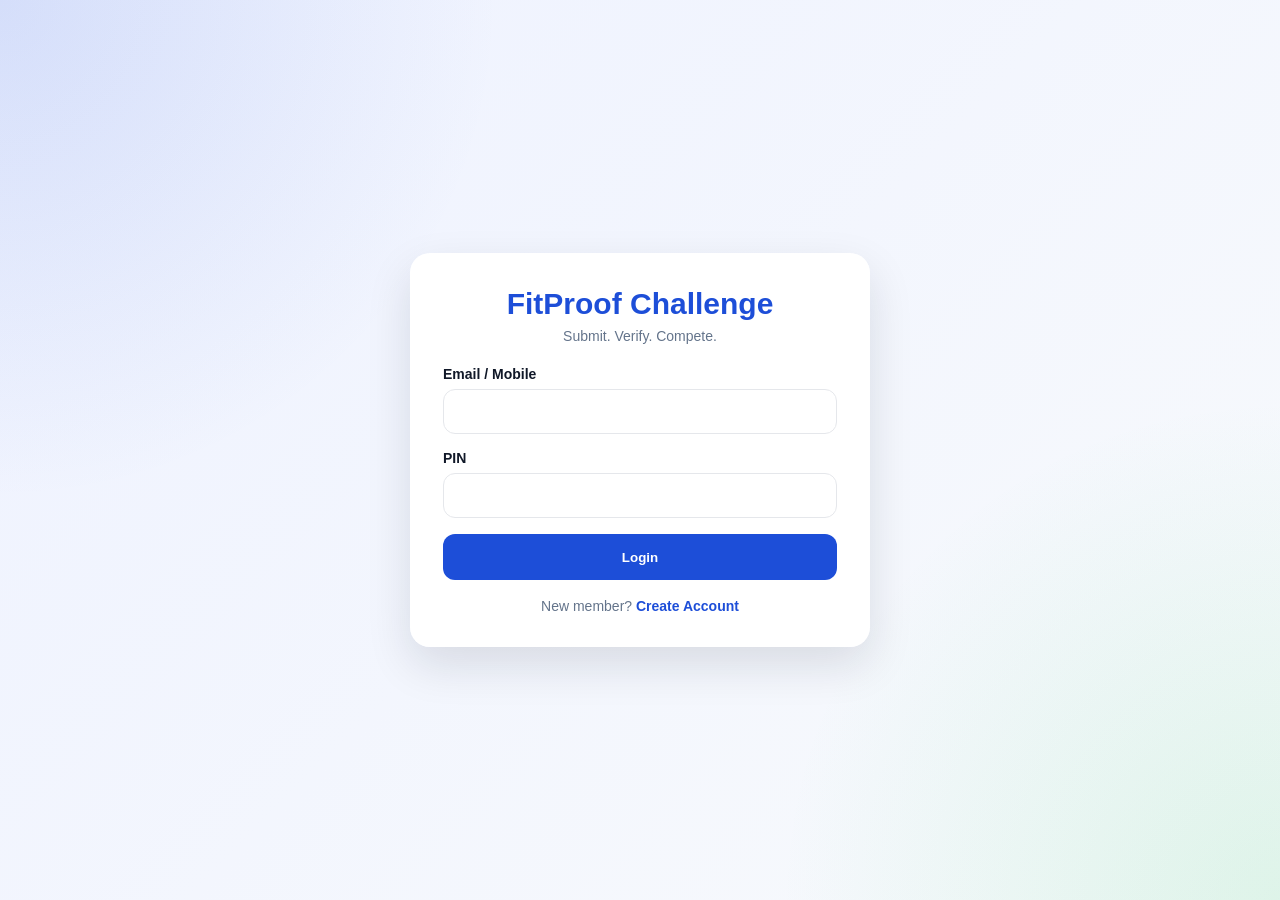
==== index.html @ 2dfcc93b "Add files via upload" ====
<!DOCTYPE html>
<html lang="en">
<head>
  <meta charset="UTF-8">
  <title>FitProof Challenge | Auth</title>
  <meta name="viewport" content="width=device-width, initial-scale=1.0">
  <link rel="stylesheet" href="css/style.css">
</head>

<body class="auth-page">

<div class="auth-box">
  <div class="logo">
    <h1>FitProof Challenge</h1>
    <p>Submit. Verify. Compete.</p>
  </div>

  <form id="loginForm">
    <div class="form-group">
      <label>Email / Mobile</label>
      <input type="text" id="loginId" required>
    </div>

    <div class="form-group">
      <label>PIN</label>
      <input type="password" id="loginPin" maxlength="4" required>
    </div>

    <button type="submit" id="loginBtn" style="width:100%">Login</button>

    <div class="toggle-text">
      New member? <span onclick="toggleAuth()">Create Account</span>
    </div>
  </form>

  <form id="registerForm" style="display:none;">
    <div class="form-group">
      <label>Full Name</label>
      <input type="text" id="regName" required>
    </div>

    <div class="form-group">
      <label>Email</label>
      <input type="email" id="regEmail" required>
    </div>

    <div class="form-group">
      <label>Mobile</label>
      <input type="text" id="regMobile" maxlength="10" required>
    </div>

    <div class="form-group">
      <label>Fitness Goal</label>
      <select id="regGoal">
        <option>Fat Loss</option>
        <option>Muscle Gain</option>
        <option>Strength</option>
        <option>Consistency</option>
        <option>General Fitness</option>
      </select>
    </div>

    <div class="form-group">
      <label>Create 4 Digit PIN</label>
      <input type="password" id="regPin" maxlength="4" required>
    </div>

    <button type="submit" id="registerBtn" style="width:100%">Register</button>

    <div class="toggle-text">
      Already registered? <span onclick="toggleAuth()">Login</span>
    </div>
  </form>
</div>

<script src="js/app.js"></script>

<script>
console.log("✅ Auth page script loaded");

const loginForm = document.getElementById("loginForm");
const registerForm = document.getElementById("registerForm");

const loginId = document.getElementById("loginId");
const loginPin = document.getElementById("loginPin");
const loginBtn = document.getElementById("loginBtn");

const regName = document.getElementById("regName");
const regEmail = document.getElementById("regEmail");
const regMobile = document.getElementById("regMobile");
const regGoal = document.getElementById("regGoal");
const regPin = document.getElementById("regPin");
const registerBtn = document.getElementById("registerBtn");

const existingUser = getUser();
if (existingUser) {
  window.location.replace("dashboard.html");
}

function toggleAuth() {
  const isLogin = loginForm.style.display !== "none";

  loginForm.style.display = isLogin ? "none" : "block";
  registerForm.style.display = isLogin ? "block" : "none";

  loginForm.reset();
  registerForm.reset();
}

function setButtonLoading(button, loading, text) {
  button.disabled = loading;
  button.textContent = loading ? "Processing..." : text;
  button.style.opacity = loading ? "0.7" : "1";
}

loginForm.addEventListener("submit", async function (e) {
  e.preventDefault();

  const loginValue = loginId.value.trim().toLowerCase();
  const pinValue = loginPin.value.trim();

  if (!loginValue || !pinValue) {
    alert("Please enter email/mobile and PIN");
    return;
  }

  if (!/^\d{4}$/.test(pinValue)) {
    alert("PIN must be exactly 4 digits");
    return;
  }

  setButtonLoading(loginBtn, true, "Login");

  try {
    const data = await apiRequest({
      action: "login",
      login_id: loginValue,
      pin: pinValue
    });

    console.log("LOGIN RESPONSE:", data);

    if (data.status === "success" && data.user && data.user.member_id) {
      saveUser(data.user);
      window.location.href = "dashboard.html";
    } else {
      alert(data.message || "Invalid login details");
      console.error("LOGIN ERROR:", data);
      setButtonLoading(loginBtn, false, "Login");
    }
  } catch (err) {
    console.error("LOGIN FAILED:", err);
    alert("Login failed. Please try again.");
    setButtonLoading(loginBtn, false, "Login");
  }
});

registerForm.addEventListener("submit", async function (e) {
  e.preventDefault();

  const nameValue = regName.value.trim();
  const emailValue = regEmail.value.trim().toLowerCase();
  const mobileValue = regMobile.value.trim();
  const pinValue = regPin.value.trim();

  if (!nameValue || !emailValue || !mobileValue || !pinValue) {
    alert("Please fill all required fields");
    return;
  }

  if (!/^\d{10}$/.test(mobileValue)) {
    alert("Please enter valid 10 digit mobile number");
    return;
  }

  if (!/^\d{4}$/.test(pinValue)) {
    alert("PIN must be exactly 4 digits");
    return;
  }

  setButtonLoading(registerBtn, true, "Register");

  try {
    const data = await apiRequest({
      action: "register",
      name: nameValue,
      email: emailValue,
      mobile: mobileValue,
      fitness_goal: regGoal.value,
      pin: pinValue
    });

    console.log("REGISTER RESPONSE:", data);

    if (data.status === "success") {
      alert("Registration successful. Please login.");

      registerForm.reset();
      registerForm.style.display = "none";
      loginForm.style.display = "block";
      loginId.value = emailValue;
    } else {
      alert(data.message || "Registration failed");
    }
  } catch (err) {
    console.error("REGISTER FAILED:", err);
    alert("Registration failed. Please try again.");
  }

  setButtonLoading(registerBtn, false, "Register");
});
</script>

</body>
</html>
---- css/style.css ----
:root {
  --primary: #101828;
  --secondary: #1d4ed8;
  --secondary-dark: #123aa0;
  --accent: #22c55e;
  --danger: #ef4444;
  --warning: #f59e0b;
  --orange: #fb923c;
  --orange-dark: #ea580c;
  --light: #f8fafc;
  --white: #ffffff;
  --muted: #64748b;
  --border: #e5e7eb;
  --shadow: 0 18px 45px rgba(15, 23, 42, 0.12);
  --shadow-soft: 0 10px 28px rgba(15, 23, 42, 0.08);
}

* {
  box-sizing: border-box;
  margin: 0;
  padding: 0;
}

html {
  scroll-behavior: smooth;
  overflow-x: hidden;
}

body {
  font-family: "Poppins", Arial, sans-serif;
  background:
    radial-gradient(circle at top left, rgba(29, 78, 216, 0.12), transparent 32%),
    radial-gradient(circle at bottom right, rgba(34, 197, 94, 0.12), transparent 32%),
    linear-gradient(135deg, #eef2ff, #f8fafc);
  color: var(--primary);
  min-height: 100vh;
  overflow-x: hidden;
}

a {
  text-decoration: none;
  color: inherit;
}

button,
input,
select,
textarea {
  font-family: inherit;
}

img {
  max-width: 100%;
  display: block;
}

/* AUTH PAGE */

.auth-page {
  min-height: 100vh;
  display: flex;
  align-items: center;
  justify-content: center;
  padding: 18px;
}

.auth-box {
  width: 100%;
  max-width: 460px;
  background: rgba(255, 255, 255, 0.94);
  padding: 24px 18px;
  border-radius: 20px;
  box-shadow: var(--shadow);
  border: 1px solid rgba(255, 255, 255, 0.75);
  backdrop-filter: blur(14px);
}

.logo {
  text-align: center;
  margin-bottom: 22px;
}

.logo h1 {
  color: var(--secondary);
  font-size: clamp(24px, 6vw, 30px);
  line-height: 1.2;
}

.logo p {
  color: var(--muted);
  margin-top: 6px;
  font-size: 14px;
}

/* FORM */

.form-group {
  margin-bottom: 16px;
}

label {
  display: block;
  font-weight: 600;
  margin-bottom: 7px;
  font-size: 14px;
}

input,
select,
textarea {
  width: 100%;
  padding: 13px 14px;
  border: 1px solid var(--border);
  border-radius: 12px;
  outline: none;
  background: var(--white);
  color: var(--primary);
  transition: 0.25s ease;
  font-size: 15px;
}

input:focus,
select:focus,
textarea:focus {
  border-color: var(--secondary);
  box-shadow: 0 0 0 4px rgba(29, 78, 216, 0.12);
}

textarea {
  min-height: 110px;
  resize: vertical;
}

button,
.btn {
  display: inline-flex;
  align-items: center;
  justify-content: center;
  border: none;
  padding: 13px 18px;
  border-radius: 12px;
  background: var(--secondary);
  color: var(--white);
  font-weight: 700;
  cursor: pointer;
  transition: 0.3s ease;
  text-align: center;
  min-height: 46px;
}

button:hover,
.btn:hover {
  transform: translateY(-2px);
  box-shadow: 0 10px 25px rgba(29, 78, 216, 0.25);
  background: var(--secondary-dark);
}

.btn-success {
  background: var(--accent);
}

.btn-success:hover {
  background: #16a34a;
}

.btn-danger {
  background: var(--danger);
}

.btn-danger:hover {
  background: #dc2626;
}

.btn-outline {
  background: transparent;
  color: var(--secondary);
  border: 1px solid var(--secondary);
}

.btn-outline:hover {
  color: var(--white);
  background: var(--secondary);
}

.toggle-text {
  text-align: center;
  margin-top: 18px;
  color: var(--muted);
  font-size: 14px;
}

.toggle-text span {
  color: var(--secondary);
  font-weight: 700;
  cursor: pointer;
}

/* LAYOUT - MOBILE FIRST */

.app-layout {
  width: 100%;
  min-height: 100vh;
}

.mobile-menu {
  display: inline-flex;
  align-items: center;
  justify-content: center;
  margin: 14px;
  position: relative;
  z-index: 1200;
}

.sidebar {
  width: calc(100% - 28px);
  max-width: 420px;
  background:
    radial-gradient(circle at top, rgba(34, 197, 94, 0.18), transparent 35%),
    linear-gradient(180deg, #101828, #0f172a);
  color: var(--white);
  padding: 20px;
  position: relative;
  height: auto;
  max-height: 80vh;
  overflow-y: auto;
  z-index: 1000;
  display: none;
  margin: 0 14px 16px;
  border-radius: 20px;
  box-shadow: var(--shadow);
}

.sidebar.show {
  display: block;
}

.sidebar h2 {
  margin-bottom: 22px;
  color: var(--accent);
  font-size: 24px;
}

.sidebar a {
  display: block;
  padding: 13px 14px;
  border-radius: 12px;
  margin-bottom: 8px;
  color: #dbeafe;
  transition: 0.25s ease;
  font-size: 15px;
}

.sidebar a:hover,
.sidebar a.active {
  background: rgba(255, 255, 255, 0.12);
  color: var(--white);
}

.main {
  width: 100%;
  padding: 14px;
}

.topbar {
  background: rgba(255, 255, 255, 0.94);
  border-radius: 18px;
  padding: 18px;
  box-shadow: var(--shadow);
  margin-bottom: 20px;
  display: flex;
  flex-direction: column;
  align-items: stretch;
  gap: 15px;
  border: 1px solid rgba(255, 255, 255, 0.7);
  backdrop-filter: blur(12px);
}

.topbar h1 {
  font-size: clamp(22px, 6vw, 26px);
  line-height: 1.25;
}

.topbar p {
  color: var(--muted);
  margin-top: 4px;
  font-size: 14px;
}

.topbar .btn,
.topbar button {
  width: 100%;
}

/* GRID */

.grid {
  display: grid;
  gap: 16px;
}

.grid-4,
.grid-3,
.grid-2 {
  grid-template-columns: 1fr;
}

/* CARDS */

.card {
  background: rgba(255, 255, 255, 0.95);
  padding: 18px;
  border-radius: 18px;
  box-shadow: var(--shadow-soft);
  border: 1px solid rgba(255, 255, 255, 0.75);
  transition: 0.3s ease;
  min-width: 0;
}

.card:hover {
  transform: translateY(-2px);
  box-shadow: var(--shadow);
}

.stat-card h3 {
  font-size: clamp(28px, 8vw, 32px);
  color: var(--secondary);
  line-height: 1.1;
}

.stat-card p {
  color: var(--muted);
  margin-top: 8px;
  font-size: 14px;
}

.streak-card {
  background:
    radial-gradient(circle at top right, rgba(251, 146, 60, 0.25), transparent 35%),
    linear-gradient(135deg, #fff7ed, #ffffff);
  border: 2px solid var(--orange);
}

.streak-card h3,
.highlight-card h3 {
  color: var(--orange-dark);
}

.highlight-card {
  background:
    radial-gradient(circle at top right, rgba(239, 68, 68, 0.2), transparent 35%),
    linear-gradient(135deg, #fff7ed, #fee2e2);
  border: 2px solid var(--orange);
}

.highlight-card h2 {
  line-height: 1.15;
  font-size: clamp(22px, 6vw, 30px);
}

.section-title {
  margin: 26px 0 14px;
  font-size: clamp(20px, 5vw, 22px);
  line-height: 1.3;
}

/* TABLE */

.table-box {
  width: 100%;
  background: var(--white);
  border-radius: 18px;
  box-shadow: var(--shadow);
  overflow-x: auto;
  -webkit-overflow-scrolling: touch;
}

table {
  width: 100%;
  border-collapse: collapse;
  min-width: 720px;
}

th,
td {
  padding: 12px;
  border-bottom: 1px solid var(--border);
  text-align: left;
  vertical-align: middle;
  font-size: 14px;
}

th {
  background: #f1f5f9;
  font-size: 13px;
  white-space: nowrap;
}

tbody tr:hover {
  background: #f8fafc;
}

/* BADGES */

.badge {
  display: inline-block;
  padding: 6px 11px;
  border-radius: 50px;
  font-size: 12px;
  font-weight: 700;
  white-space: nowrap;
}

.pending {
  background: #fef3c7;
  color: #92400e;
}

.valid,
.approved {
  background: #dcfce7;
  color: #166534;
}

.rejected {
  background: #fee2e2;
  color: #991b1b;
}

/* TEASE WALL */

.tease-item {
  padding: 14px 0;
  border-bottom: 1px solid var(--border);
}

.tease-item:last-child {
  border-bottom: none;
}

.tease-item strong {
  color: var(--secondary);
}

.tease-item p {
  margin-top: 6px;
  line-height: 1.5;
  font-size: 14px;
}

.tease-time {
  display: block;
  color: var(--muted);
  font-size: 13px;
  margin-top: 4px;
}

/* SMALL MOBILE */

@media (max-width: 380px) {
  .main {
    padding: 10px;
  }

  .auth-page {
    padding: 12px;
  }

  .auth-box {
    padding: 22px 14px;
  }

  .topbar,
  .card {
    padding: 16px;
    border-radius: 16px;
  }

  button,
  .btn {
    padding: 12px 14px;
    font-size: 14px;
  }

  input,
  select,
  textarea {
    font-size: 14px;
  }
}

/* TABLET */

@media (min-width: 640px) {
  .auth-box {
    padding: 32px;
  }

  .main {
    padding: 22px;
  }

  .grid {
    gap: 20px;
  }

  .grid-4,
  .grid-3,
  .grid-2 {
    grid-template-columns: repeat(2, 1fr);
  }

  .card {
    padding: 22px;
  }

  .topbar {
    flex-direction: row;
    align-items: center;
    justify-content: space-between;
  }

  .topbar .btn,
  .topbar button {
    width: auto;
  }
}

/* DESKTOP */

@media (min-width: 901px) {
  .app-layout {
    display: flex;
  }

  .mobile-menu {
    display: none;
  }

  .sidebar {
    display: block;
    width: 260px;
    max-width: none;
    height: 100vh;
    max-height: none;
    position: fixed;
    left: 0;
    top: 0;
    margin: 0;
    border-radius: 0;
    padding: 25px;
  }

  .sidebar h2 {
    font-size: 28px;
    margin-bottom: 30px;
  }

  .sidebar a:hover,
  .sidebar a.active {
    transform: translateX(4px);
  }

  .main {
    margin-left: 260px;
    width: calc(100% - 260px);
    padding: 30px;
  }

  .topbar {
    padding: 20px 25px;
    border-radius: 20px;
    margin-bottom: 25px;
  }

  .card {
    padding: 24px;
    border-radius: 22px;
  }

  .grid {
    gap: 22px;
  }

  .grid-3 {
    grid-template-columns: repeat(3, 1fr);
  }

  .grid-4 {
    grid-template-columns: repeat(4, 1fr);
  }

  .grid-2 {
    grid-template-columns: repeat(2, 1fr);
  }

  button,
  .btn {
    width: auto;
  }
}

/* MEDIUM DESKTOP */

@media (min-width: 901px) and (max-width: 1200px) {
  .grid-4 {
    grid-template-columns: repeat(2, 1fr);
  }

  .grid-3 {
    grid-template-columns: repeat(2, 1fr);
  }
}
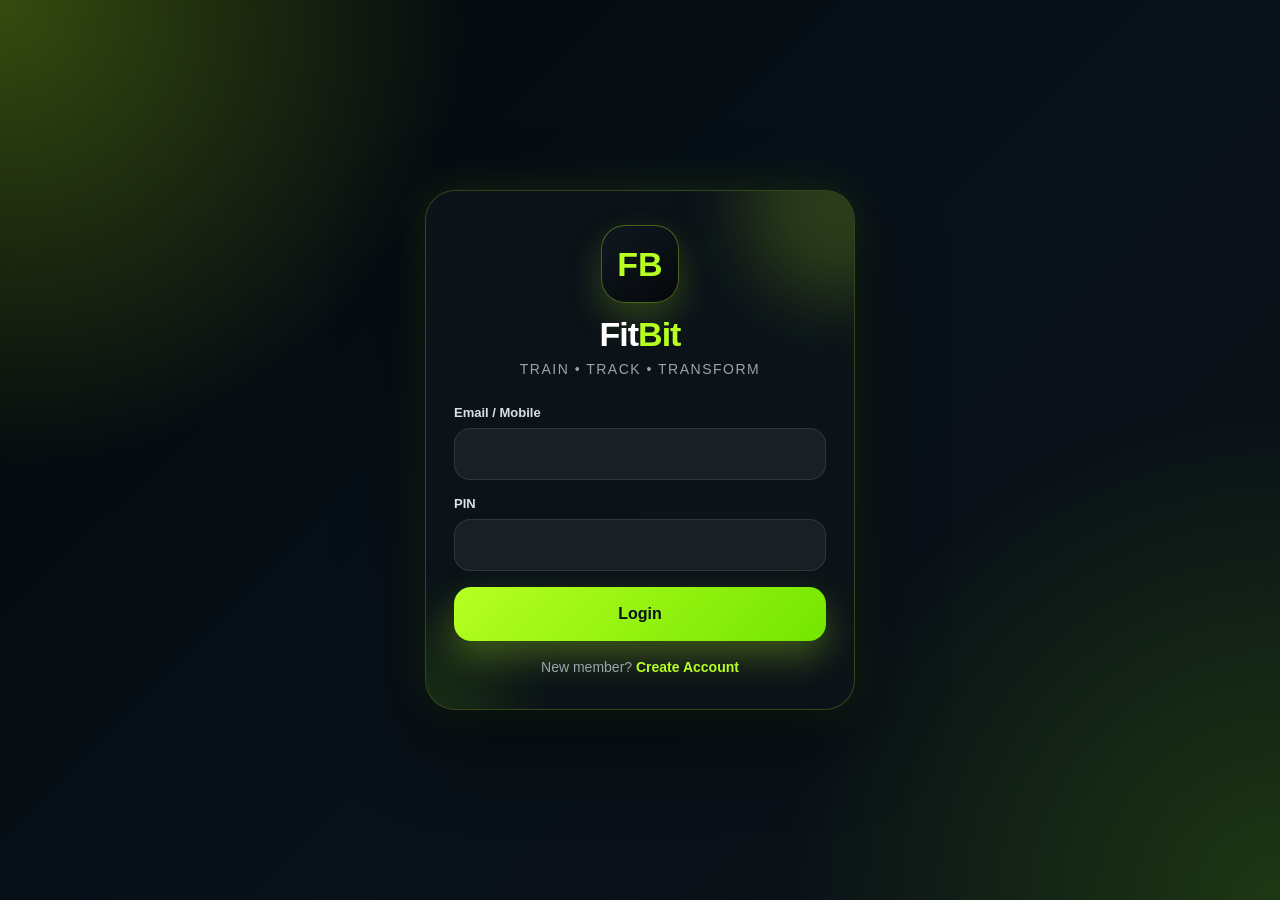
==== commit d9d84060: "Update index.html" ====
--- a/index.html
+++ b/index.html
@@ -2,17 +2,229 @@
 <html lang="en">
 <head>
   <meta charset="UTF-8">
-  <title>FitProof Challenge | Auth</title>
+  <title>FitBit | Auth</title>
   <meta name="viewport" content="width=device-width, initial-scale=1.0">
+
   <link rel="stylesheet" href="css/style.css">
+
+  <style>
+    :root {
+      --dark: #060b0f;
+      --card: rgba(13, 20, 26, 0.88);
+      --card-2: rgba(255, 255, 255, 0.06);
+      --green: #b7ff21;
+      --green-2: #73e600;
+      --white: #ffffff;
+      --muted: #9aa4ad;
+      --border: rgba(183, 255, 33, 0.22);
+      --shadow: rgba(183, 255, 33, 0.28);
+    }
+
+    * {
+      box-sizing: border-box;
+    }
+
+    body.auth-page {
+      margin: 0;
+      min-height: 100vh;
+      font-family: "Poppins", Arial, sans-serif;
+      background:
+        radial-gradient(circle at top left, rgba(183,255,33,.28), transparent 30%),
+        radial-gradient(circle at bottom right, rgba(115,230,0,.18), transparent 32%),
+        linear-gradient(135deg, #030607, #071018 45%, #0b1117);
+      display: flex;
+      align-items: center;
+      justify-content: center;
+      padding: 22px;
+      color: var(--white);
+      overflow-x: hidden;
+    }
+
+    .auth-box {
+      width: 100%;
+      max-width: 430px;
+      padding: 34px 28px;
+      border-radius: 30px;
+      background: var(--card);
+      border: 1px solid var(--border);
+      box-shadow:
+        0 30px 80px rgba(0,0,0,.55),
+        0 0 45px rgba(183,255,33,.12);
+      backdrop-filter: blur(18px);
+      position: relative;
+      overflow: hidden;
+    }
+
+    .auth-box::before {
+      content: "";
+      position: absolute;
+      width: 190px;
+      height: 190px;
+      background: rgba(183,255,33,.18);
+      border-radius: 50%;
+      top: -80px;
+      right: -80px;
+      filter: blur(35px);
+    }
+
+    .auth-box::after {
+      content: "";
+      position: absolute;
+      width: 150px;
+      height: 150px;
+      background: rgba(115,230,0,.12);
+      border-radius: 50%;
+      bottom: -70px;
+      left: -70px;
+      filter: blur(35px);
+    }
+
+    .logo,
+    form {
+      position: relative;
+      z-index: 2;
+    }
+
+    .logo {
+      text-align: center;
+      margin-bottom: 28px;
+    }
+
+    .app-mark {
+      width: 78px;
+      height: 78px;
+      margin: 0 auto 14px;
+      border-radius: 24px;
+      background:
+        linear-gradient(145deg, #101820, #05080b);
+      border: 1px solid rgba(183,255,33,.35);
+      display: flex;
+      align-items: center;
+      justify-content: center;
+      color: var(--green);
+      font-size: 34px;
+      font-weight: 900;
+      box-shadow: 0 15px 35px rgba(183,255,33,.2);
+    }
+
+    .logo h1 {
+      margin: 0;
+      font-size: 34px;
+      line-height: 1;
+      letter-spacing: -1px;
+      color: var(--white);
+    }
+
+    .logo h1 span {
+      color: var(--green);
+    }
+
+    .logo p {
+      margin: 10px 0 0;
+      color: var(--muted);
+      font-size: 14px;
+      letter-spacing: 1.5px;
+      text-transform: uppercase;
+    }
+
+    .form-group {
+      margin-bottom: 16px;
+    }
+
+    .form-group label {
+      display: block;
+      margin-bottom: 8px;
+      color: #d9e2e8;
+      font-size: 13px;
+      font-weight: 700;
+    }
+
+    .form-group input,
+    .form-group select {
+      width: 100%;
+      height: 52px;
+      border-radius: 16px;
+      border: 1px solid rgba(255,255,255,.1);
+      background: var(--card-2);
+      color: var(--white);
+      padding: 0 16px;
+      outline: none;
+      font-size: 15px;
+      transition: .25s ease;
+    }
+
+    .form-group select option {
+      background: #0b1117;
+      color: #fff;
+    }
+
+    .form-group input:focus,
+    .form-group select:focus {
+      border-color: var(--green);
+      box-shadow: 0 0 0 4px rgba(183,255,33,.12);
+      background: rgba(255,255,255,.09);
+    }
+
+    button {
+      height: 54px;
+      border: 0;
+      border-radius: 17px;
+      cursor: pointer;
+      font-size: 16px;
+      font-weight: 900;
+      color: #071018;
+      background: linear-gradient(135deg, var(--green), var(--green-2));
+      box-shadow: 0 16px 35px var(--shadow);
+      transition: .25s ease;
+    }
+
+    button:hover {
+      transform: translateY(-2px);
+      box-shadow: 0 20px 45px rgba(183,255,33,.34);
+    }
+
+    button:disabled {
+      cursor: not-allowed;
+      transform: none;
+    }
+
+    .toggle-text {
+      text-align: center;
+      margin-top: 18px;
+      color: var(--muted);
+      font-size: 14px;
+    }
+
+    .toggle-text span {
+      color: var(--green);
+      font-weight: 800;
+      cursor: pointer;
+    }
+
+    .toggle-text span:hover {
+      text-decoration: underline;
+    }
+
+    @media (max-width: 480px) {
+      .auth-box {
+        padding: 28px 20px;
+        border-radius: 24px;
+      }
+
+      .logo h1 {
+        font-size: 30px;
+      }
+    }
+  </style>
 </head>
 
 <body class="auth-page">
 
 <div class="auth-box">
   <div class="logo">
-    <h1>FitProof Challenge</h1>
-    <p>Submit. Verify. Compete.</p>
+    <div class="app-mark">FB</div>
+    <h1>Fit<span>Bit</span></h1>
+    <p>Train • Track • Transform</p>
   </div>
 
   <form id="loginForm">
@@ -78,6 +290,8 @@
 <script>
 console.log("✅ Auth page script loaded");
 
+const LOGIN_ID_KEY = "fitbit_last_login_id";
+
 const loginForm = document.getElementById("loginForm");
 const registerForm = document.getElementById("registerForm");
 
@@ -92,9 +306,9 @@
 const regPin = document.getElementById("regPin");
 const registerBtn = document.getElementById("registerBtn");
 
-const existingUser = getUser();
-if (existingUser) {
-  window.location.replace("dashboard.html");
+const savedLoginId = localStorage.getItem(LOGIN_ID_KEY);
+if (savedLoginId) {
+  loginId.value = savedLoginId;
 }
 
 function toggleAuth() {
@@ -105,6 +319,11 @@
 
   loginForm.reset();
   registerForm.reset();
+
+  const savedLoginId = localStorage.getItem(LOGIN_ID_KEY);
+  if (savedLoginId) {
+    loginId.value = savedLoginId;
+  }
 }
 
 function setButtonLoading(button, loading, text) {
@@ -123,6 +342,8 @@
     alert("Please enter email/mobile and PIN");
     return;
   }
+
+  localStorage.setItem(LOGIN_ID_KEY, loginValue);
 
   if (!/^\d{4}$/.test(pinValue)) {
     alert("PIN must be exactly 4 digits");
@@ -138,18 +359,21 @@
       pin: pinValue
     });
 
-    console.log("LOGIN RESPONSE:", data);
-
     if (data.status === "success" && data.user && data.user.member_id) {
-      saveUser(data.user);
-      window.location.href = "dashboard.html";
+      const saved = saveUser(data.user);
+
+      if (saved) {
+        window.location.replace("dashboard.html");
+      } else {
+        alert("Login saved failed. Please try again.");
+        setButtonLoading(loginBtn, false, "Login");
+      }
     } else {
       alert(data.message || "Invalid login details");
-      console.error("LOGIN ERROR:", data);
       setButtonLoading(loginBtn, false, "Login");
     }
+
   } catch (err) {
-    console.error("LOGIN FAILED:", err);
     alert("Login failed. Please try again.");
     setButtonLoading(loginBtn, false, "Login");
   }
@@ -190,10 +414,10 @@
       pin: pinValue
     });
 
-    console.log("REGISTER RESPONSE:", data);
-
     if (data.status === "success") {
       alert("Registration successful. Please login.");
+
+      localStorage.setItem(LOGIN_ID_KEY, emailValue);
 
       registerForm.reset();
       registerForm.style.display = "none";
@@ -202,8 +426,8 @@
     } else {
       alert(data.message || "Registration failed");
     }
+
   } catch (err) {
-    console.error("REGISTER FAILED:", err);
     alert("Registration failed. Please try again.");
   }
 
@@ -212,4 +436,4 @@
 </script>
 
 </body>
-</html>+</html>
--- a/css/style.css
+++ b/css/style.css
@@ -1,18 +1,23 @@
 :root {
-  --primary: #101828;
-  --secondary: #1d4ed8;
-  --secondary-dark: #123aa0;
-  --accent: #22c55e;
-  --danger: #ef4444;
-  --warning: #f59e0b;
-  --orange: #fb923c;
-  --orange-dark: #ea580c;
-  --light: #f8fafc;
+  --dark: #060b0f;
+  --card: rgba(13, 20, 26, 0.88);
+  --card-2: rgba(255, 255, 255, 0.06);
+  --green: #b7ff21;
+  --green-2: #73e600;
   --white: #ffffff;
-  --muted: #64748b;
-  --border: #e5e7eb;
-  --shadow: 0 18px 45px rgba(15, 23, 42, 0.12);
-  --shadow-soft: 0 10px 28px rgba(15, 23, 42, 0.08);
+  --muted: #9aa4ad;
+  --border: rgba(183, 255, 33, 0.22);
+  --shadow: rgba(183, 255, 33, 0.28);
+
+  --primary: #ffffff;
+  --secondary: #b7ff21;
+  --secondary-dark: #73e600;
+  --accent: #b7ff21;
+  --danger: #ff4d4d;
+  --warning: #fbbf24;
+  --orange: #b7ff21;
+  --orange-dark: #73e600;
+  --light: #0b1117;
 }
 
 * {
@@ -29,10 +34,10 @@
 body {
   font-family: "Poppins", Arial, sans-serif;
   background:
-    radial-gradient(circle at top left, rgba(29, 78, 216, 0.12), transparent 32%),
-    radial-gradient(circle at bottom right, rgba(34, 197, 94, 0.12), transparent 32%),
-    linear-gradient(135deg, #eef2ff, #f8fafc);
-  color: var(--primary);
+    radial-gradient(circle at top left, rgba(183,255,33,.25), transparent 30%),
+    radial-gradient(circle at bottom right, rgba(115,230,0,.16), transparent 32%),
+    linear-gradient(135deg, #030607, #071018 45%, #0b1117);
+  color: var(--white);
   min-height: 100vh;
   overflow-x: hidden;
 }
@@ -67,29 +72,71 @@
 .auth-box {
   width: 100%;
   max-width: 460px;
-  background: rgba(255, 255, 255, 0.94);
-  padding: 24px 18px;
-  border-radius: 20px;
-  box-shadow: var(--shadow);
-  border: 1px solid rgba(255, 255, 255, 0.75);
-  backdrop-filter: blur(14px);
+  background: var(--card);
+  padding: 28px 20px;
+  border-radius: 28px;
+  box-shadow:
+    0 30px 80px rgba(0,0,0,.55),
+    0 0 45px rgba(183,255,33,.12);
+  border: 1px solid var(--border);
+  backdrop-filter: blur(18px);
+  position: relative;
+  overflow: hidden;
+}
+
+.auth-box::before {
+  content: "";
+  position: absolute;
+  width: 190px;
+  height: 190px;
+  background: rgba(183,255,33,.18);
+  border-radius: 50%;
+  top: -80px;
+  right: -80px;
+  filter: blur(35px);
+}
+
+.auth-box::after {
+  content: "";
+  position: absolute;
+  width: 150px;
+  height: 150px;
+  background: rgba(115,230,0,.12);
+  border-radius: 50%;
+  bottom: -70px;
+  left: -70px;
+  filter: blur(35px);
+}
+
+.logo,
+form {
+  position: relative;
+  z-index: 2;
 }
 
 .logo {
   text-align: center;
-  margin-bottom: 22px;
+  margin-bottom: 24px;
 }
 
 .logo h1 {
-  color: var(--secondary);
-  font-size: clamp(24px, 6vw, 30px);
-  line-height: 1.2;
+  color: var(--white);
+  font-size: clamp(28px, 7vw, 36px);
+  line-height: 1.1;
+  letter-spacing: -1px;
+}
+
+.logo h1 span,
+.logo h1 b {
+  color: var(--green);
 }
 
 .logo p {
   color: var(--muted);
-  margin-top: 6px;
-  font-size: 14px;
+  margin-top: 8px;
+  font-size: 13px;
+  letter-spacing: 1.2px;
+  text-transform: uppercase;
 }
 
 /* FORM */
@@ -100,30 +147,37 @@
 
 label {
   display: block;
-  font-weight: 600;
-  margin-bottom: 7px;
+  font-weight: 700;
+  margin-bottom: 8px;
   font-size: 14px;
+  color: #d9e2e8;
 }
 
 input,
 select,
 textarea {
   width: 100%;
-  padding: 13px 14px;
-  border: 1px solid var(--border);
-  border-radius: 12px;
+  padding: 14px 15px;
+  border: 1px solid rgba(255,255,255,.1);
+  border-radius: 16px;
   outline: none;
-  background: var(--white);
-  color: var(--primary);
+  background: var(--card-2);
+  color: var(--white);
   transition: 0.25s ease;
   font-size: 15px;
+}
+
+select option {
+  background: #0b1117;
+  color: #ffffff;
 }
 
 input:focus,
 select:focus,
 textarea:focus {
-  border-color: var(--secondary);
-  box-shadow: 0 0 0 4px rgba(29, 78, 216, 0.12);
+  border-color: var(--green);
+  box-shadow: 0 0 0 4px rgba(183,255,33,.12);
+  background: rgba(255,255,255,.09);
 }
 
 textarea {
@@ -138,48 +192,43 @@
   justify-content: center;
   border: none;
   padding: 13px 18px;
-  border-radius: 12px;
-  background: var(--secondary);
-  color: var(--white);
-  font-weight: 700;
+  border-radius: 16px;
+  background: linear-gradient(135deg, var(--green), var(--green-2));
+  color: #071018;
+  font-weight: 900;
   cursor: pointer;
   transition: 0.3s ease;
   text-align: center;
-  min-height: 46px;
+  min-height: 48px;
+  box-shadow: 0 16px 35px var(--shadow);
 }
 
 button:hover,
 .btn:hover {
   transform: translateY(-2px);
-  box-shadow: 0 10px 25px rgba(29, 78, 216, 0.25);
-  background: var(--secondary-dark);
+  box-shadow: 0 20px 45px rgba(183,255,33,.34);
 }
 
 .btn-success {
-  background: var(--accent);
-}
-
-.btn-success:hover {
-  background: #16a34a;
+  background: linear-gradient(135deg, var(--green), var(--green-2));
+  color: #071018;
 }
 
 .btn-danger {
-  background: var(--danger);
-}
-
-.btn-danger:hover {
-  background: #dc2626;
+  background: linear-gradient(135deg, #ff6b6b, #ef4444);
+  color: var(--white);
 }
 
 .btn-outline {
   background: transparent;
-  color: var(--secondary);
-  border: 1px solid var(--secondary);
+  color: var(--green);
+  border: 1px solid var(--green);
+  box-shadow: none;
 }
 
 .btn-outline:hover {
-  color: var(--white);
-  background: var(--secondary);
+  color: #071018;
+  background: var(--green);
 }
 
 .toggle-text {
@@ -190,12 +239,16 @@
 }
 
 .toggle-text span {
-  color: var(--secondary);
-  font-weight: 700;
+  color: var(--green);
+  font-weight: 800;
   cursor: pointer;
 }
 
-/* LAYOUT - MOBILE FIRST */
+.toggle-text span:hover {
+  text-decoration: underline;
+}
+
+/* LAYOUT */
 
 .app-layout {
   width: 100%;
@@ -215,8 +268,8 @@
   width: calc(100% - 28px);
   max-width: 420px;
   background:
-    radial-gradient(circle at top, rgba(34, 197, 94, 0.18), transparent 35%),
-    linear-gradient(180deg, #101828, #0f172a);
+    radial-gradient(circle at top, rgba(183,255,33,.16), transparent 36%),
+    linear-gradient(180deg, #101820, #05080b);
   color: var(--white);
   padding: 20px;
   position: relative;
@@ -226,8 +279,9 @@
   z-index: 1000;
   display: none;
   margin: 0 14px 16px;
-  border-radius: 20px;
-  box-shadow: var(--shadow);
+  border-radius: 24px;
+  box-shadow: 0 25px 60px rgba(0,0,0,.45);
+  border: 1px solid var(--border);
 }
 
 .sidebar.show {
@@ -236,24 +290,24 @@
 
 .sidebar h2 {
   margin-bottom: 22px;
-  color: var(--accent);
-  font-size: 24px;
+  color: var(--green);
+  font-size: 26px;
 }
 
 .sidebar a {
   display: block;
   padding: 13px 14px;
-  border-radius: 12px;
+  border-radius: 14px;
   margin-bottom: 8px;
-  color: #dbeafe;
+  color: #d9e2e8;
   transition: 0.25s ease;
   font-size: 15px;
 }
 
 .sidebar a:hover,
 .sidebar a.active {
-  background: rgba(255, 255, 255, 0.12);
-  color: var(--white);
+  background: rgba(183,255,33,.13);
+  color: var(--green);
 }
 
 .main {
@@ -262,22 +316,23 @@
 }
 
 .topbar {
-  background: rgba(255, 255, 255, 0.94);
-  border-radius: 18px;
+  background: var(--card);
+  border-radius: 24px;
   padding: 18px;
-  box-shadow: var(--shadow);
+  box-shadow: 0 25px 60px rgba(0,0,0,.35);
   margin-bottom: 20px;
   display: flex;
   flex-direction: column;
   align-items: stretch;
   gap: 15px;
-  border: 1px solid rgba(255, 255, 255, 0.7);
-  backdrop-filter: blur(12px);
+  border: 1px solid var(--border);
+  backdrop-filter: blur(16px);
 }
 
 .topbar h1 {
-  font-size: clamp(22px, 6vw, 26px);
+  font-size: clamp(22px, 6vw, 28px);
   line-height: 1.25;
+  color: var(--white);
 }
 
 .topbar p {
@@ -307,23 +362,27 @@
 /* CARDS */
 
 .card {
-  background: rgba(255, 255, 255, 0.95);
+  background: var(--card);
   padding: 18px;
-  border-radius: 18px;
-  box-shadow: var(--shadow-soft);
-  border: 1px solid rgba(255, 255, 255, 0.75);
+  border-radius: 22px;
+  box-shadow: 0 20px 45px rgba(0,0,0,.32);
+  border: 1px solid var(--border);
   transition: 0.3s ease;
   min-width: 0;
+  color: var(--white);
+  backdrop-filter: blur(14px);
 }
 
 .card:hover {
-  transform: translateY(-2px);
-  box-shadow: var(--shadow);
+  transform: translateY(-3px);
+  box-shadow:
+    0 25px 60px rgba(0,0,0,.4),
+    0 0 25px rgba(183,255,33,.12);
 }
 
 .stat-card h3 {
-  font-size: clamp(28px, 8vw, 32px);
-  color: var(--secondary);
+  font-size: clamp(30px, 8vw, 36px);
+  color: var(--green);
   line-height: 1.1;
 }
 
@@ -335,68 +394,73 @@
 
 .streak-card {
   background:
-    radial-gradient(circle at top right, rgba(251, 146, 60, 0.25), transparent 35%),
-    linear-gradient(135deg, #fff7ed, #ffffff);
-  border: 2px solid var(--orange);
+    radial-gradient(circle at top right, rgba(183,255,33,.18), transparent 36%),
+    rgba(13, 20, 26, 0.9);
+  border: 1px solid rgba(183,255,33,.38);
 }
 
 .streak-card h3,
 .highlight-card h3 {
-  color: var(--orange-dark);
+  color: var(--green);
 }
 
 .highlight-card {
   background:
-    radial-gradient(circle at top right, rgba(239, 68, 68, 0.2), transparent 35%),
-    linear-gradient(135deg, #fff7ed, #fee2e2);
-  border: 2px solid var(--orange);
+    radial-gradient(circle at top right, rgba(183,255,33,.2), transparent 36%),
+    rgba(13, 20, 26, 0.9);
+  border: 1px solid rgba(183,255,33,.38);
 }
 
 .highlight-card h2 {
   line-height: 1.15;
-  font-size: clamp(22px, 6vw, 30px);
+  font-size: clamp(24px, 6vw, 34px);
+  color: var(--green);
 }
 
 .section-title {
   margin: 26px 0 14px;
-  font-size: clamp(20px, 5vw, 22px);
+  font-size: clamp(20px, 5vw, 24px);
   line-height: 1.3;
+  color: var(--white);
 }
 
 /* TABLE */
 
 .table-box {
   width: 100%;
-  background: var(--white);
-  border-radius: 18px;
-  box-shadow: var(--shadow);
+  background: var(--card);
+  border-radius: 22px;
+  box-shadow: 0 25px 60px rgba(0,0,0,.35);
   overflow-x: auto;
   -webkit-overflow-scrolling: touch;
+  border: 1px solid var(--border);
 }
 
 table {
   width: 100%;
   border-collapse: collapse;
   min-width: 720px;
+  color: var(--white);
 }
 
 th,
 td {
-  padding: 12px;
-  border-bottom: 1px solid var(--border);
+  padding: 13px;
+  border-bottom: 1px solid rgba(255,255,255,.08);
   text-align: left;
   vertical-align: middle;
   font-size: 14px;
 }
 
 th {
-  background: #f1f5f9;
+  background: rgba(183,255,33,.1);
+  color: var(--green);
   font-size: 13px;
   white-space: nowrap;
 }
 
 tbody tr:hover {
-  background: #f8fafc;
+  background: rgba(255,255,255,.04);
 }
 
 /* BADGES */
@@ -406,31 +470,31 @@
   padding: 6px 11px;
   border-radius: 50px;
   font-size: 12px;
-  font-weight: 700;
+  font-weight: 800;
   white-space: nowrap;
 }
 
 .pending {
-  background: #fef3c7;
-  color: #92400e;
+  background: rgba(251,191,36,.16);
+  color: #fbbf24;
 }
 
 .valid,
 .approved {
-  background: #dcfce7;
-  color: #166534;
+  background: rgba(183,255,33,.16);
+  color: var(--green);
 }
 
 .rejected {
-  background: #fee2e2;
-  color: #991b1b;
+  background: rgba(239,68,68,.16);
+  color: #ff6b6b;
 }
 
 /* TEASE WALL */
 
 .tease-item {
   padding: 14px 0;
-  border-bottom: 1px solid var(--border);
+  border-bottom: 1px solid rgba(255,255,255,.08);
 }
 
 .tease-item:last-child {
@@ -438,13 +502,14 @@
 }
 
 .tease-item strong {
-  color: var(--secondary);
+  color: var(--green);
 }
 
 .tease-item p {
   margin-top: 6px;
   line-height: 1.5;
   font-size: 14px;
+  color: #d9e2e8;
 }
 
 .tease-time {
@@ -472,7 +537,7 @@
   .topbar,
   .card {
     padding: 16px;
-    border-radius: 16px;
+    border-radius: 18px;
   }
 
   button,
@@ -492,7 +557,7 @@
 
 @media (min-width: 640px) {
   .auth-box {
-    padding: 32px;
+    padding: 34px;
   }
 
   .main {
@@ -551,7 +616,7 @@
   }
 
   .sidebar h2 {
-    font-size: 28px;
+    font-size: 30px;
     margin-bottom: 30px;
   }
 
@@ -567,14 +632,14 @@
   }
 
   .topbar {
-    padding: 20px 25px;
-    border-radius: 20px;
+    padding: 22px 26px;
+    border-radius: 24px;
     margin-bottom: 25px;
   }
 
   .card {
     padding: 24px;
-    border-radius: 22px;
+    border-radius: 24px;
   }
 
   .grid {
@@ -609,4 +674,4 @@
   .grid-3 {
     grid-template-columns: repeat(2, 1fr);
   }
-}+}
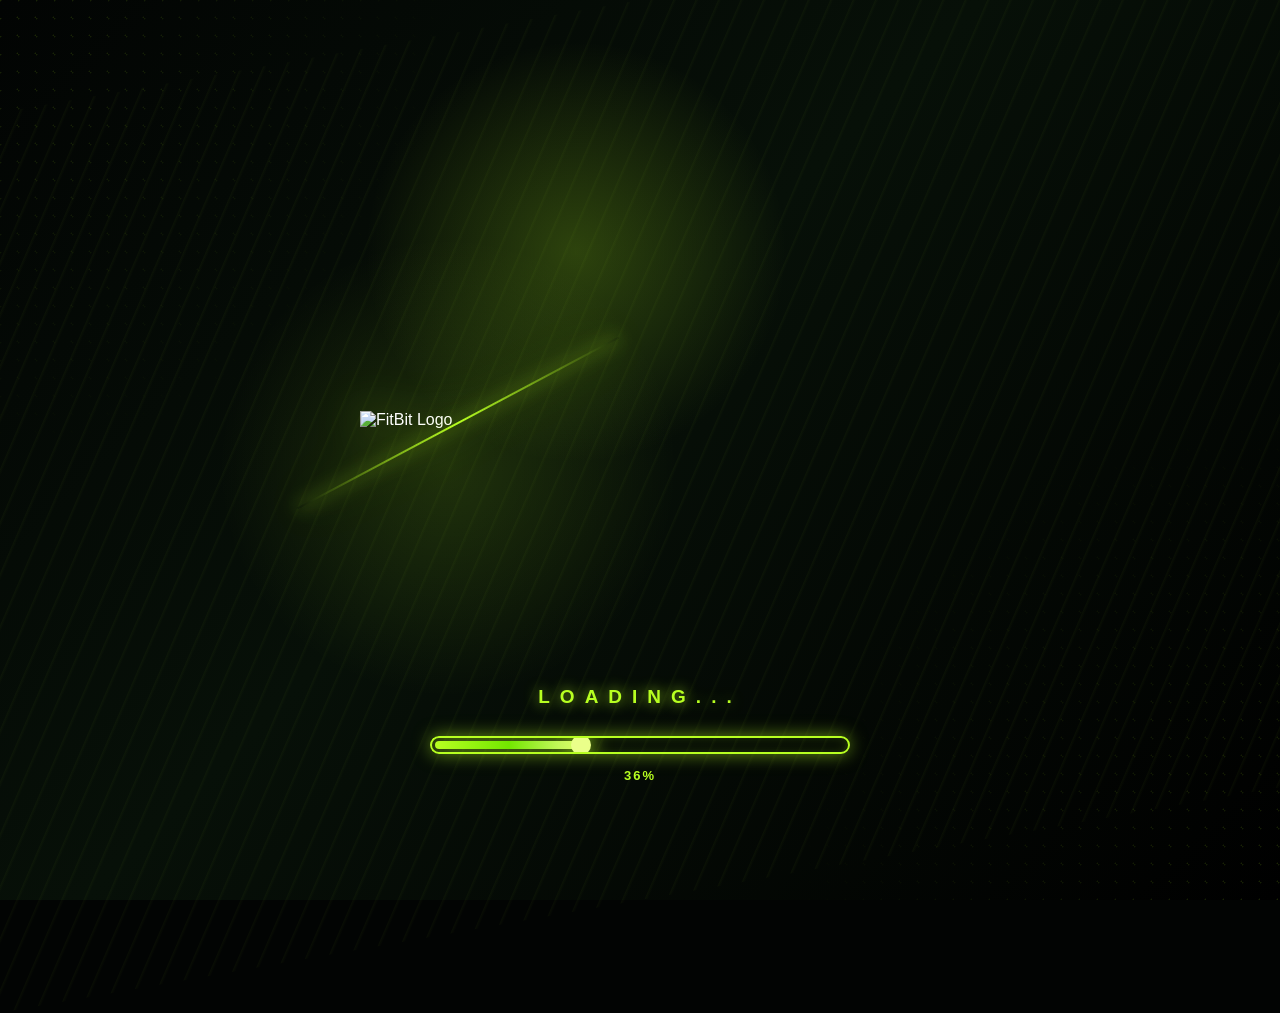
==== commit 73fdad5e: "Replace auth page with splash screen layout" ====
--- a/index.html
+++ b/index.html
@@ -1,438 +1,251 @@
 <!DOCTYPE html>
 <html lang="en">
 <head>
-  <meta charset="UTF-8">
-  <title>FitBit | Auth</title>
-  <meta name="viewport" content="width=device-width, initial-scale=1.0">
-
-  <link rel="stylesheet" href="css/style.css">
+  <meta charset="UTF-8" />
+  <meta name="viewport" content="width=device-width, initial-scale=1.0" />
+  <title>FitBit Splash</title>
 
   <style>
-    :root {
-      --dark: #060b0f;
-      --card: rgba(13, 20, 26, 0.88);
-      --card-2: rgba(255, 255, 255, 0.06);
-      --green: #b7ff21;
-      --green-2: #73e600;
-      --white: #ffffff;
-      --muted: #9aa4ad;
-      --border: rgba(183, 255, 33, 0.22);
-      --shadow: rgba(183, 255, 33, 0.28);
-    }
-
     * {
+      margin: 0;
+      padding: 0;
       box-sizing: border-box;
-    }
-
-    body.auth-page {
-      margin: 0;
+      font-family: "Poppins", Arial, sans-serif;
+    }
+
+    body {
       min-height: 100vh;
-      font-family: "Poppins", Arial, sans-serif;
-      background:
-        radial-gradient(circle at top left, rgba(183,255,33,.28), transparent 30%),
-        radial-gradient(circle at bottom right, rgba(115,230,0,.18), transparent 32%),
-        linear-gradient(135deg, #030607, #071018 45%, #0b1117);
+      background: #020403;
+      overflow: hidden;
+      color: #fff;
+    }
+
+    .splash-screen {
+      min-height: 100vh;
+      width: 100%;
+      position: relative;
       display: flex;
       align-items: center;
       justify-content: center;
-      padding: 22px;
-      color: var(--white);
-      overflow-x: hidden;
-    }
-
-    .auth-box {
-      width: 100%;
-      max-width: 430px;
-      padding: 34px 28px;
-      border-radius: 30px;
-      background: var(--card);
-      border: 1px solid var(--border);
-      box-shadow:
-        0 30px 80px rgba(0,0,0,.55),
-        0 0 45px rgba(183,255,33,.12);
-      backdrop-filter: blur(18px);
-      position: relative;
-      overflow: hidden;
-    }
-
-    .auth-box::before {
+      padding: 28px;
+      background:
+        radial-gradient(circle at 45% 28%, rgba(183,255,33,.22), transparent 22%),
+        radial-gradient(circle at 35% 52%, rgba(183,255,33,.14), transparent 24%),
+        linear-gradient(135deg, #020403, #071008 45%, #000);
+    }
+
+    .splash-screen::before,
+    .splash-screen::after {
       content: "";
       position: absolute;
-      width: 190px;
-      height: 190px;
-      background: rgba(183,255,33,.18);
-      border-radius: 50%;
-      top: -80px;
-      right: -80px;
-      filter: blur(35px);
-    }
-
-    .auth-box::after {
-      content: "";
-      position: absolute;
-      width: 150px;
-      height: 150px;
-      background: rgba(115,230,0,.12);
-      border-radius: 50%;
-      bottom: -70px;
-      left: -70px;
-      filter: blur(35px);
-    }
-
-    .logo,
-    form {
+      inset: 0;
+      pointer-events: none;
+    }
+
+    .splash-screen::before {
+      background:
+        repeating-linear-gradient(
+          115deg,
+          transparent 0 18px,
+          rgba(183,255,33,.08) 19px,
+          transparent 22px
+        );
+      opacity: .45;
+      transform: skewY(-10deg);
+    }
+
+    .splash-screen::after {
+      background:
+        radial-gradient(circle at top left, rgba(183,255,33,.2) 1px, transparent 2px),
+        radial-gradient(circle at bottom right, rgba(183,255,33,.22) 1px, transparent 2px);
+      background-size: 18px 18px;
+      mask-image:
+        radial-gradient(circle at top left, black, transparent 30%),
+        radial-gradient(circle at bottom right, black, transparent 32%);
+      opacity: .7;
+    }
+
+    .splash-content {
+      width: 100%;
+      max-width: 520px;
+      min-height: 92vh;
       position: relative;
       z-index: 2;
-    }
-
-    .logo {
-      text-align: center;
-      margin-bottom: 28px;
-    }
-
-    .app-mark {
-      width: 78px;
-      height: 78px;
-      margin: 0 auto 14px;
-      border-radius: 24px;
-      background:
-        linear-gradient(145deg, #101820, #05080b);
-      border: 1px solid rgba(183,255,33,.35);
       display: flex;
+      flex-direction: column;
       align-items: center;
       justify-content: center;
-      color: var(--green);
-      font-size: 34px;
-      font-weight: 900;
-      box-shadow: 0 15px 35px rgba(183,255,33,.2);
-    }
-
-    .logo h1 {
-      margin: 0;
-      font-size: 34px;
-      line-height: 1;
-      letter-spacing: -1px;
-      color: var(--white);
-    }
-
-    .logo h1 span {
-      color: var(--green);
-    }
-
-    .logo p {
-      margin: 10px 0 0;
-      color: var(--muted);
-      font-size: 14px;
-      letter-spacing: 1.5px;
-      text-transform: uppercase;
-    }
-
-    .form-group {
-      margin-bottom: 16px;
-    }
-
-    .form-group label {
+      animation: fadeIn .9s ease forwards;
+    }
+
+    .logo-wrap {
+      width: min(92vw, 560px);
+      margin-top: -60px;
+      position: relative;
+      filter: drop-shadow(0 0 22px rgba(183,255,33,.38));
+      animation: floatLogo 3s ease-in-out infinite;
+    }
+
+    .logo-wrap img {
+      width: 100%;
       display: block;
-      margin-bottom: 8px;
-      color: #d9e2e8;
+    }
+
+    .glow-line {
+      position: absolute;
+      width: 65%;
+      height: 2px;
+      background: linear-gradient(90deg, transparent, #b7ff21, transparent);
+      left: -15%;
+      bottom: 28%;
+      box-shadow: 0 0 18px #b7ff21;
+      transform: rotate(-28deg);
+      animation: flash 2s ease-in-out infinite;
+    }
+
+    .loading-area {
+      width: min(75vw, 420px);
+      position: absolute;
+      bottom: 9vh;
+      text-align: center;
+    }
+
+    .loading-text {
+      color: #b7ff21;
+      font-size: 19px;
+      font-weight: 800;
+      letter-spacing: 10px;
+      margin-bottom: 28px;
+      text-shadow: 0 0 14px rgba(183,255,33,.9);
+    }
+
+    .progress-box {
+      width: 100%;
+      height: 18px;
+      border-radius: 50px;
+      border: 2px solid #b7ff21;
+      padding: 3px;
+      box-shadow:
+        0 0 18px rgba(183,255,33,.55),
+        inset 0 0 12px rgba(183,255,33,.18);
+      overflow: hidden;
+    }
+
+    .progress-fill {
+      width: 0%;
+      height: 100%;
+      border-radius: 50px;
+      background: linear-gradient(90deg, #b7ff21, #73e600, #eaff8a);
+      box-shadow: 0 0 22px rgba(183,255,33,.95);
+      transition: width .18s linear;
+      position: relative;
+    }
+
+    .progress-fill::after {
+      content: "";
+      position: absolute;
+      right: -8px;
+      top: 50%;
+      width: 20px;
+      height: 20px;
+      border-radius: 50%;
+      background: #eaff8a;
+      transform: translateY(-50%);
+      box-shadow: 0 0 22px #b7ff21;
+    }
+
+    .percent {
+      color: #b7ff21;
+      margin-top: 14px;
+      font-weight: 800;
+      letter-spacing: 2px;
       font-size: 13px;
-      font-weight: 700;
-    }
-
-    .form-group input,
-    .form-group select {
-      width: 100%;
-      height: 52px;
-      border-radius: 16px;
-      border: 1px solid rgba(255,255,255,.1);
-      background: var(--card-2);
-      color: var(--white);
-      padding: 0 16px;
-      outline: none;
-      font-size: 15px;
-      transition: .25s ease;
-    }
-
-    .form-group select option {
-      background: #0b1117;
-      color: #fff;
-    }
-
-    .form-group input:focus,
-    .form-group select:focus {
-      border-color: var(--green);
-      box-shadow: 0 0 0 4px rgba(183,255,33,.12);
-      background: rgba(255,255,255,.09);
-    }
-
-    button {
-      height: 54px;
-      border: 0;
-      border-radius: 17px;
-      cursor: pointer;
-      font-size: 16px;
-      font-weight: 900;
-      color: #071018;
-      background: linear-gradient(135deg, var(--green), var(--green-2));
-      box-shadow: 0 16px 35px var(--shadow);
-      transition: .25s ease;
-    }
-
-    button:hover {
-      transform: translateY(-2px);
-      box-shadow: 0 20px 45px rgba(183,255,33,.34);
-    }
-
-    button:disabled {
-      cursor: not-allowed;
-      transform: none;
-    }
-
-    .toggle-text {
-      text-align: center;
-      margin-top: 18px;
-      color: var(--muted);
-      font-size: 14px;
-    }
-
-    .toggle-text span {
-      color: var(--green);
-      font-weight: 800;
-      cursor: pointer;
-    }
-
-    .toggle-text span:hover {
-      text-decoration: underline;
+    }
+
+    @keyframes fadeIn {
+      from { opacity: 0; transform: scale(.96); }
+      to { opacity: 1; transform: scale(1); }
+    }
+
+    @keyframes floatLogo {
+      0%, 100% { transform: translateY(0); }
+      50% { transform: translateY(-10px); }
+    }
+
+    @keyframes flash {
+      0%, 100% { opacity: .25; transform: rotate(-28deg) translateX(-40px); }
+      50% { opacity: 1; transform: rotate(-28deg) translateX(70px); }
     }
 
     @media (max-width: 480px) {
-      .auth-box {
-        padding: 28px 20px;
-        border-radius: 24px;
-      }
-
-      .logo h1 {
-        font-size: 30px;
+      .logo-wrap {
+        width: 115vw;
+        margin-top: -90px;
+      }
+
+      .loading-area {
+        bottom: 8vh;
+        width: 78vw;
+      }
+
+      .loading-text {
+        font-size: 15px;
+        letter-spacing: 7px;
+      }
+
+      .progress-box {
+        height: 16px;
       }
     }
   </style>
 </head>
 
-<body class="auth-page">
-
-<div class="auth-box">
-  <div class="logo">
-    <div class="app-mark">FB</div>
-    <h1>Fit<span>Bit</span></h1>
-    <p>Train • Track • Transform</p>
+<body>
+
+<section class="splash-screen">
+  <div class="splash-content">
+
+    <div class="logo-wrap">
+      <div class="glow-line"></div>
+
+      <!-- Replace this image path with your splash/logo image -->
+      <img src="images/flash.png" alt="FitBit Logo">
+    </div>
+
+    <div class="loading-area">
+      <div class="loading-text">LOADING...</div>
+
+      <div class="progress-box">
+        <div class="progress-fill" id="progressFill"></div>
+      </div>
+
+      <div class="percent" id="percentText">0%</div>
+    </div>
+
   </div>
-
-  <form id="loginForm">
-    <div class="form-group">
-      <label>Email / Mobile</label>
-      <input type="text" id="loginId" required>
-    </div>
-
-    <div class="form-group">
-      <label>PIN</label>
-      <input type="password" id="loginPin" maxlength="4" required>
-    </div>
-
-    <button type="submit" id="loginBtn" style="width:100%">Login</button>
-
-    <div class="toggle-text">
-      New member? <span onclick="toggleAuth()">Create Account</span>
-    </div>
-  </form>
-
-  <form id="registerForm" style="display:none;">
-    <div class="form-group">
-      <label>Full Name</label>
-      <input type="text" id="regName" required>
-    </div>
-
-    <div class="form-group">
-      <label>Email</label>
-      <input type="email" id="regEmail" required>
-    </div>
-
-    <div class="form-group">
-      <label>Mobile</label>
-      <input type="text" id="regMobile" maxlength="10" required>
-    </div>
-
-    <div class="form-group">
-      <label>Fitness Goal</label>
-      <select id="regGoal">
-        <option>Fat Loss</option>
-        <option>Muscle Gain</option>
-        <option>Strength</option>
-        <option>Consistency</option>
-        <option>General Fitness</option>
-      </select>
-    </div>
-
-    <div class="form-group">
-      <label>Create 4 Digit PIN</label>
-      <input type="password" id="regPin" maxlength="4" required>
-    </div>
-
-    <button type="submit" id="registerBtn" style="width:100%">Register</button>
-
-    <div class="toggle-text">
-      Already registered? <span onclick="toggleAuth()">Login</span>
-    </div>
-  </form>
-</div>
-
-<script src="js/app.js"></script>
+</section>
 
 <script>
-console.log("✅ Auth page script loaded");
-
-const LOGIN_ID_KEY = "fitbit_last_login_id";
-
-const loginForm = document.getElementById("loginForm");
-const registerForm = document.getElementById("registerForm");
-
-const loginId = document.getElementById("loginId");
-const loginPin = document.getElementById("loginPin");
-const loginBtn = document.getElementById("loginBtn");
-
-const regName = document.getElementById("regName");
-const regEmail = document.getElementById("regEmail");
-const regMobile = document.getElementById("regMobile");
-const regGoal = document.getElementById("regGoal");
-const regPin = document.getElementById("regPin");
-const registerBtn = document.getElementById("registerBtn");
-
-const savedLoginId = localStorage.getItem(LOGIN_ID_KEY);
-if (savedLoginId) {
-  loginId.value = savedLoginId;
-}
-
-function toggleAuth() {
-  const isLogin = loginForm.style.display !== "none";
-
-  loginForm.style.display = isLogin ? "none" : "block";
-  registerForm.style.display = isLogin ? "block" : "none";
-
-  loginForm.reset();
-  registerForm.reset();
-
-  const savedLoginId = localStorage.getItem(LOGIN_ID_KEY);
-  if (savedLoginId) {
-    loginId.value = savedLoginId;
-  }
-}
-
-function setButtonLoading(button, loading, text) {
-  button.disabled = loading;
-  button.textContent = loading ? "Processing..." : text;
-  button.style.opacity = loading ? "0.7" : "1";
-}
-
-loginForm.addEventListener("submit", async function (e) {
-  e.preventDefault();
-
-  const loginValue = loginId.value.trim().toLowerCase();
-  const pinValue = loginPin.value.trim();
-
-  if (!loginValue || !pinValue) {
-    alert("Please enter email/mobile and PIN");
-    return;
-  }
-
-  localStorage.setItem(LOGIN_ID_KEY, loginValue);
-
-  if (!/^\d{4}$/.test(pinValue)) {
-    alert("PIN must be exactly 4 digits");
-    return;
-  }
-
-  setButtonLoading(loginBtn, true, "Login");
-
-  try {
-    const data = await apiRequest({
-      action: "login",
-      login_id: loginValue,
-      pin: pinValue
-    });
-
-    if (data.status === "success" && data.user && data.user.member_id) {
-      const saved = saveUser(data.user);
-
-      if (saved) {
-        window.location.replace("dashboard.html");
-      } else {
-        alert("Login saved failed. Please try again.");
-        setButtonLoading(loginBtn, false, "Login");
-      }
-    } else {
-      alert(data.message || "Invalid login details");
-      setButtonLoading(loginBtn, false, "Login");
-    }
-
-  } catch (err) {
-    alert("Login failed. Please try again.");
-    setButtonLoading(loginBtn, false, "Login");
-  }
-});
-
-registerForm.addEventListener("submit", async function (e) {
-  e.preventDefault();
-
-  const nameValue = regName.value.trim();
-  const emailValue = regEmail.value.trim().toLowerCase();
-  const mobileValue = regMobile.value.trim();
-  const pinValue = regPin.value.trim();
-
-  if (!nameValue || !emailValue || !mobileValue || !pinValue) {
-    alert("Please fill all required fields");
-    return;
-  }
-
-  if (!/^\d{10}$/.test(mobileValue)) {
-    alert("Please enter valid 10 digit mobile number");
-    return;
-  }
-
-  if (!/^\d{4}$/.test(pinValue)) {
-    alert("PIN must be exactly 4 digits");
-    return;
-  }
-
-  setButtonLoading(registerBtn, true, "Register");
-
-  try {
-    const data = await apiRequest({
-      action: "register",
-      name: nameValue,
-      email: emailValue,
-      mobile: mobileValue,
-      fitness_goal: regGoal.value,
-      pin: pinValue
-    });
-
-    if (data.status === "success") {
-      alert("Registration successful. Please login.");
-
-      localStorage.setItem(LOGIN_ID_KEY, emailValue);
-
-      registerForm.reset();
-      registerForm.style.display = "none";
-      loginForm.style.display = "block";
-      loginId.value = emailValue;
-    } else {
-      alert(data.message || "Registration failed");
-    }
-
-  } catch (err) {
-    alert("Registration failed. Please try again.");
-  }
-
-  setButtonLoading(registerBtn, false, "Register");
-});
+  const progressFill = document.getElementById("progressFill");
+  const percentText = document.getElementById("percentText");
+
+  let progress = 0;
+
+  const loadingInterval = setInterval(() => {
+    progress += Math.floor(Math.random() * 4) + 1;
+
+    if (progress >= 100) {
+      progress = 100;
+      clearInterval(loadingInterval);
+
+      setTimeout(() => {
+        window.location.href = "auth.html";
+      }, 500);
+    }
+
+    progressFill.style.width = progress + "%";
+    percentText.textContent = progress + "%";
+  }, 90);
 </script>
 
 </body>
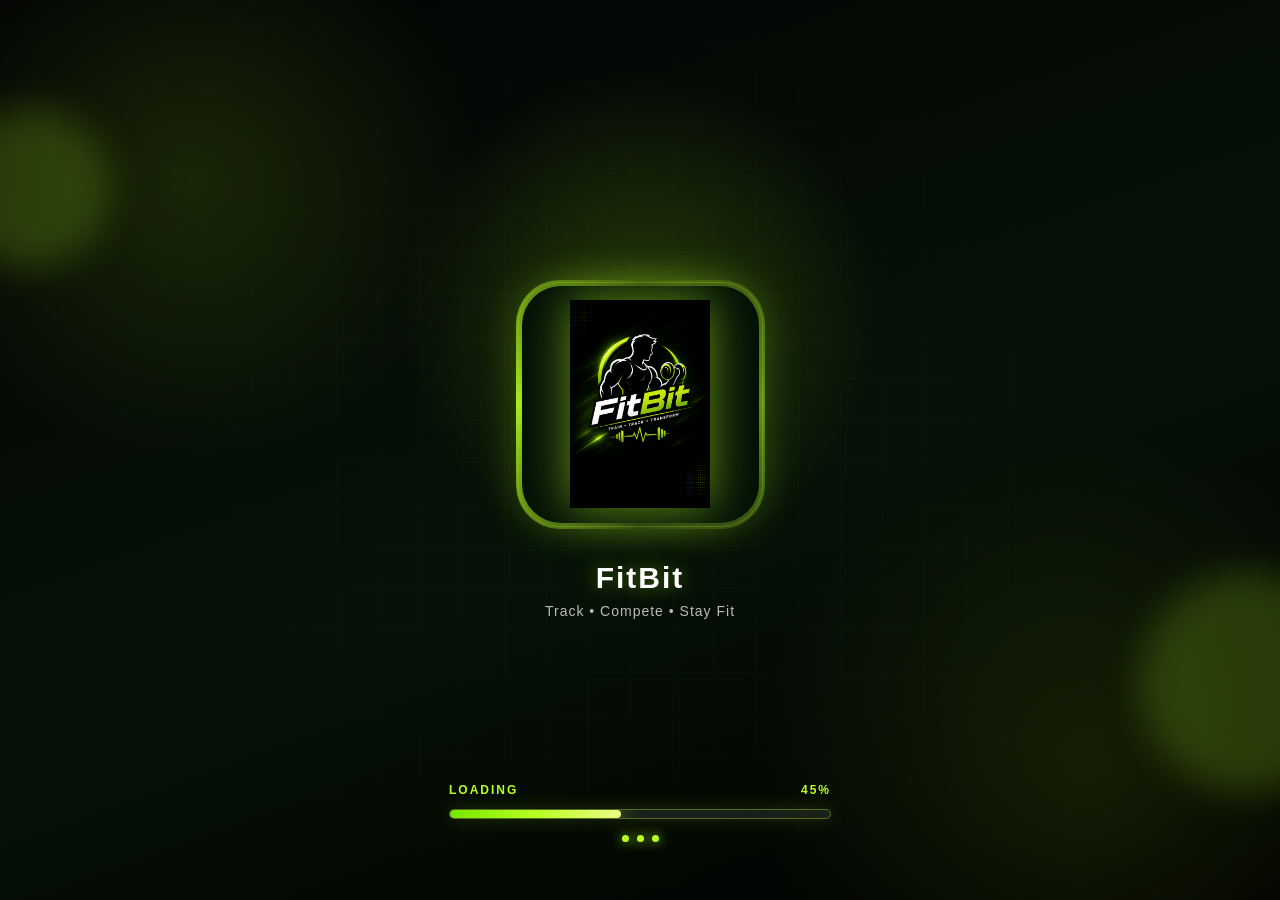
==== commit d8b64b30: "Update index.html" ====
--- a/index.html
+++ b/index.html
@@ -1,8 +1,8 @@
 <!DOCTYPE html>
 <html lang="en">
 <head>
-  <meta charset="UTF-8" />
-  <meta name="viewport" content="width=device-width, initial-scale=1.0" />
+  <meta charset="UTF-8">
+  <meta name="viewport" content="width=device-width, initial-scale=1.0">
   <title>FitBit Splash</title>
 
   <style>
@@ -13,188 +13,306 @@
       font-family: "Poppins", Arial, sans-serif;
     }
 
+    html, body {
+      width: 100%;
+      height: 100%;
+      overflow: hidden;
+      background: #020403;
+    }
+
     body {
-      min-height: 100vh;
-      background: #020403;
+      display: flex;
+      align-items: center;
+      justify-content: center;
+      color: #fff;
+    }
+
+    .splash-screen {
+      width: 100%;
+      height: 100vh;
+      height: 100dvh;
+      position: relative;
       overflow: hidden;
-      color: #fff;
-    }
-
-    .splash-screen {
-      min-height: 100vh;
+      display: flex;
+      align-items: center;
+      justify-content: center;
+      background:
+        radial-gradient(circle at 50% 35%, rgba(183,255,33,0.18), transparent 28%),
+        radial-gradient(circle at 15% 20%, rgba(183,255,33,0.12), transparent 22%),
+        radial-gradient(circle at 85% 85%, rgba(183,255,33,0.10), transparent 25%),
+        linear-gradient(160deg, #020403, #061207 55%, #000);
+    }
+
+    .orb {
+      position: absolute;
+      border-radius: 50%;
+      background: rgba(183,255,33,0.18);
+      filter: blur(18px);
+      animation: moveOrb 6s ease-in-out infinite alternate;
+    }
+
+    .orb.one {
+      width: 160px;
+      height: 160px;
+      top: 12%;
+      left: -50px;
+    }
+
+    .orb.two {
+      width: 220px;
+      height: 220px;
+      right: -80px;
+      bottom: 12%;
+      animation-delay: 1.2s;
+    }
+
+    .grid-lines {
+      position: absolute;
+      inset: 0;
+      background-image:
+        linear-gradient(rgba(183,255,33,0.06) 1px, transparent 1px),
+        linear-gradient(90deg, rgba(183,255,33,0.06) 1px, transparent 1px);
+      background-size: 42px 42px;
+      mask-image: radial-gradient(circle at center, black 0%, transparent 72%);
+      opacity: 0.5;
+    }
+
+    .splash-content {
+      position: relative;
+      z-index: 5;
       width: 100%;
+      max-width: 430px;
+      min-height: 100%;
+      padding: 34px 24px;
+      display: flex;
+      flex-direction: column;
+      align-items: center;
+      justify-content: center;
+      text-align: center;
+    }
+
+    .logo-card {
+      width: 245px;
+      height: 245px;
+      border-radius: 42px;
+      display: flex;
+      align-items: center;
+      justify-content: center;
+      background: rgba(255,255,255,0.04);
+      border: 1px solid rgba(183,255,33,0.25);
+      box-shadow:
+        0 0 40px rgba(183,255,33,0.25),
+        inset 0 0 35px rgba(183,255,33,0.08);
+      backdrop-filter: blur(12px);
       position: relative;
-      display: flex;
-      align-items: center;
-      justify-content: center;
-      padding: 28px;
-      background:
-        radial-gradient(circle at 45% 28%, rgba(183,255,33,.22), transparent 22%),
-        radial-gradient(circle at 35% 52%, rgba(183,255,33,.14), transparent 24%),
-        linear-gradient(135deg, #020403, #071008 45%, #000);
-    }
-
-    .splash-screen::before,
-    .splash-screen::after {
+      animation: logoPop 1s ease forwards, floatLogo 3.2s ease-in-out infinite 1s;
+    }
+
+    .logo-card::before {
       content: "";
       position: absolute;
-      inset: 0;
-      pointer-events: none;
-    }
-
-    .splash-screen::before {
-      background:
-        repeating-linear-gradient(
-          115deg,
-          transparent 0 18px,
-          rgba(183,255,33,.08) 19px,
-          transparent 22px
-        );
-      opacity: .45;
-      transform: skewY(-10deg);
-    }
-
-    .splash-screen::after {
-      background:
-        radial-gradient(circle at top left, rgba(183,255,33,.2) 1px, transparent 2px),
-        radial-gradient(circle at bottom right, rgba(183,255,33,.22) 1px, transparent 2px);
-      background-size: 18px 18px;
-      mask-image:
-        radial-gradient(circle at top left, black, transparent 30%),
-        radial-gradient(circle at bottom right, black, transparent 32%);
-      opacity: .7;
-    }
-
-    .splash-content {
-      width: 100%;
-      max-width: 520px;
-      min-height: 92vh;
-      position: relative;
-      z-index: 2;
-      display: flex;
-      flex-direction: column;
-      align-items: center;
-      justify-content: center;
-      animation: fadeIn .9s ease forwards;
-    }
-
-    .logo-wrap {
-      width: min(92vw, 560px);
-      margin-top: -60px;
-      position: relative;
-      filter: drop-shadow(0 0 22px rgba(183,255,33,.38));
-      animation: floatLogo 3s ease-in-out infinite;
-    }
-
-    .logo-wrap img {
-      width: 100%;
-      display: block;
-    }
-
-    .glow-line {
-      position: absolute;
-      width: 65%;
-      height: 2px;
-      background: linear-gradient(90deg, transparent, #b7ff21, transparent);
-      left: -15%;
-      bottom: 28%;
-      box-shadow: 0 0 18px #b7ff21;
-      transform: rotate(-28deg);
-      animation: flash 2s ease-in-out infinite;
+      inset: -3px;
+      border-radius: 44px;
+      background: conic-gradient(
+        from 180deg,
+        transparent,
+        rgba(183,255,33,0.9),
+        transparent,
+        rgba(183,255,33,0.45),
+        transparent
+      );
+      z-index: -1;
+      animation: rotateBorder 4s linear infinite;
+    }
+
+    .logo-card::after {
+      content: "";
+      position: absolute;
+      inset: 3px;
+      border-radius: 39px;
+      background: #031006;
+      z-index: -1;
+    }
+
+    .logo-card img {
+      width: 86%;
+      height: 86%;
+      object-fit: contain;
+      filter: drop-shadow(0 0 24px rgba(183,255,33,0.55));
+    }
+
+    .app-name {
+      margin-top: 34px;
+      font-size: 30px;
+      font-weight: 900;
+      letter-spacing: 2px;
+      color: #ffffff;
+      text-shadow: 0 0 20px rgba(183,255,33,0.45);
+      animation: fadeUp 0.8s ease forwards 0.4s;
+      opacity: 0;
+    }
+
+    .tagline {
+      margin-top: 8px;
+      font-size: 14px;
+      color: rgba(255,255,255,0.72);
+      letter-spacing: 1px;
+      animation: fadeUp 0.8s ease forwards 0.65s;
+      opacity: 0;
     }
 
     .loading-area {
-      width: min(75vw, 420px);
-      position: absolute;
-      bottom: 9vh;
-      text-align: center;
-    }
-
-    .loading-text {
+      position: absolute;
+      bottom: 58px;
+      left: 24px;
+      right: 24px;
+      animation: fadeUp 0.8s ease forwards 0.9s;
+      opacity: 0;
+    }
+
+    .loading-top {
+      display: flex;
+      align-items: center;
+      justify-content: space-between;
+      margin-bottom: 12px;
       color: #b7ff21;
-      font-size: 19px;
+      font-size: 12px;
       font-weight: 800;
-      letter-spacing: 10px;
-      margin-bottom: 28px;
-      text-shadow: 0 0 14px rgba(183,255,33,.9);
+      letter-spacing: 2px;
     }
 
     .progress-box {
       width: 100%;
-      height: 18px;
-      border-radius: 50px;
-      border: 2px solid #b7ff21;
-      padding: 3px;
-      box-shadow:
-        0 0 18px rgba(183,255,33,.55),
-        inset 0 0 12px rgba(183,255,33,.18);
+      height: 10px;
+      border-radius: 999px;
+      background: rgba(255,255,255,0.09);
+      border: 1px solid rgba(183,255,33,0.35);
       overflow: hidden;
+      box-shadow: 0 0 18px rgba(183,255,33,0.18);
     }
 
     .progress-fill {
       width: 0%;
       height: 100%;
-      border-radius: 50px;
-      background: linear-gradient(90deg, #b7ff21, #73e600, #eaff8a);
-      box-shadow: 0 0 22px rgba(183,255,33,.95);
-      transition: width .18s linear;
-      position: relative;
-    }
-
-    .progress-fill::after {
-      content: "";
-      position: absolute;
-      right: -8px;
-      top: 50%;
-      width: 20px;
-      height: 20px;
+      border-radius: 999px;
+      background: linear-gradient(90deg, #77e600, #b7ff21, #ecff8a);
+      box-shadow: 0 0 22px rgba(183,255,33,0.9);
+      transition: width 0.18s ease;
+    }
+
+    .dots {
+      margin-top: 16px;
+      display: flex;
+      justify-content: center;
+      gap: 8px;
+    }
+
+    .dots span {
+      width: 7px;
+      height: 7px;
       border-radius: 50%;
-      background: #eaff8a;
-      transform: translateY(-50%);
-      box-shadow: 0 0 22px #b7ff21;
-    }
-
-    .percent {
-      color: #b7ff21;
-      margin-top: 14px;
-      font-weight: 800;
-      letter-spacing: 2px;
-      font-size: 13px;
-    }
-
-    @keyframes fadeIn {
-      from { opacity: 0; transform: scale(.96); }
-      to { opacity: 1; transform: scale(1); }
+      background: #b7ff21;
+      box-shadow: 0 0 12px #b7ff21;
+      animation: dotPulse 1s ease-in-out infinite;
+    }
+
+    .dots span:nth-child(2) {
+      animation-delay: 0.15s;
+    }
+
+    .dots span:nth-child(3) {
+      animation-delay: 0.3s;
+    }
+
+    @keyframes logoPop {
+      from {
+        opacity: 0;
+        transform: scale(0.72) rotate(-8deg);
+      }
+      to {
+        opacity: 1;
+        transform: scale(1) rotate(0);
+      }
     }
 
     @keyframes floatLogo {
-      0%, 100% { transform: translateY(0); }
-      50% { transform: translateY(-10px); }
-    }
-
-    @keyframes flash {
-      0%, 100% { opacity: .25; transform: rotate(-28deg) translateX(-40px); }
-      50% { opacity: 1; transform: rotate(-28deg) translateX(70px); }
+      0%, 100% {
+        transform: translateY(0);
+      }
+      50% {
+        transform: translateY(-12px);
+      }
+    }
+
+    @keyframes rotateBorder {
+      to {
+        transform: rotate(360deg);
+      }
+    }
+
+    @keyframes fadeUp {
+      from {
+        opacity: 0;
+        transform: translateY(18px);
+      }
+      to {
+        opacity: 1;
+        transform: translateY(0);
+      }
+    }
+
+    @keyframes moveOrb {
+      from {
+        transform: translate(0, 0) scale(1);
+      }
+      to {
+        transform: translate(35px, -25px) scale(1.15);
+      }
+    }
+
+    @keyframes dotPulse {
+      0%, 100% {
+        opacity: 0.25;
+        transform: scale(0.8);
+      }
+      50% {
+        opacity: 1;
+        transform: scale(1.25);
+      }
     }
 
     @media (max-width: 480px) {
-      .logo-wrap {
-        width: 115vw;
-        margin-top: -90px;
+      .logo-card {
+        width: 210px;
+        height: 210px;
+        border-radius: 36px;
+      }
+
+      .app-name {
+        font-size: 26px;
+      }
+
+      .tagline {
+        font-size: 13px;
       }
 
       .loading-area {
-        bottom: 8vh;
-        width: 78vw;
-      }
-
-      .loading-text {
-        font-size: 15px;
-        letter-spacing: 7px;
-      }
-
-      .progress-box {
-        height: 16px;
+        bottom: 42px;
+      }
+    }
+
+    @media (max-height: 620px) {
+      .logo-card {
+        width: 180px;
+        height: 180px;
+      }
+
+      .app-name {
+        margin-top: 22px;
+      }
+
+      .loading-area {
+        bottom: 28px;
       }
     }
   </style>
@@ -202,51 +320,62 @@
 
 <body>
 
-<section class="splash-screen">
-  <div class="splash-content">
-
-    <div class="logo-wrap">
-      <div class="glow-line"></div>
-
-      <!-- Replace this image path with your splash/logo image -->
-      <img src="images/flash.png" alt="FitBit Logo">
+  <section class="splash-screen">
+    <div class="orb one"></div>
+    <div class="orb two"></div>
+    <div class="grid-lines"></div>
+
+    <div class="splash-content">
+
+      <div class="logo-card">
+        <img src="images/flash.png" alt="FitBit Logo">
+      </div>
+
+      <h1 class="app-name">FitBit</h1>
+      <p class="tagline">Track • Compete • Stay Fit</p>
+
+      <div class="loading-area">
+        <div class="loading-top">
+          <span>LOADING</span>
+          <span id="percentText">0%</span>
+        </div>
+
+        <div class="progress-box">
+          <div class="progress-fill" id="progressFill"></div>
+        </div>
+
+        <div class="dots">
+          <span></span>
+          <span></span>
+          <span></span>
+        </div>
+      </div>
+
     </div>
-
-    <div class="loading-area">
-      <div class="loading-text">LOADING...</div>
-
-      <div class="progress-box">
-        <div class="progress-fill" id="progressFill"></div>
-      </div>
-
-      <div class="percent" id="percentText">0%</div>
-    </div>
-
-  </div>
-</section>
-
-<script>
-  const progressFill = document.getElementById("progressFill");
-  const percentText = document.getElementById("percentText");
-
-  let progress = 0;
-
-  const loadingInterval = setInterval(() => {
-    progress += Math.floor(Math.random() * 4) + 1;
-
-    if (progress >= 100) {
-      progress = 100;
-      clearInterval(loadingInterval);
-
-      setTimeout(() => {
-        window.location.href = "auth.html";
-      }, 500);
-    }
-
-    progressFill.style.width = progress + "%";
-    percentText.textContent = progress + "%";
-  }, 90);
-</script>
+  </section>
+
+  <script>
+    const progressFill = document.getElementById("progressFill");
+    const percentText = document.getElementById("percentText");
+
+    let progress = 0;
+
+    const interval = setInterval(() => {
+      progress += Math.floor(Math.random() * 5) + 2;
+
+      if (progress >= 100) {
+        progress = 100;
+        clearInterval(interval);
+
+        setTimeout(() => {
+          window.location.href = "auth.html";
+        }, 450);
+      }
+
+      progressFill.style.width = progress + "%";
+      percentText.textContent = progress + "%";
+    }, 90);
+  </script>
 
 </body>
 </html>
